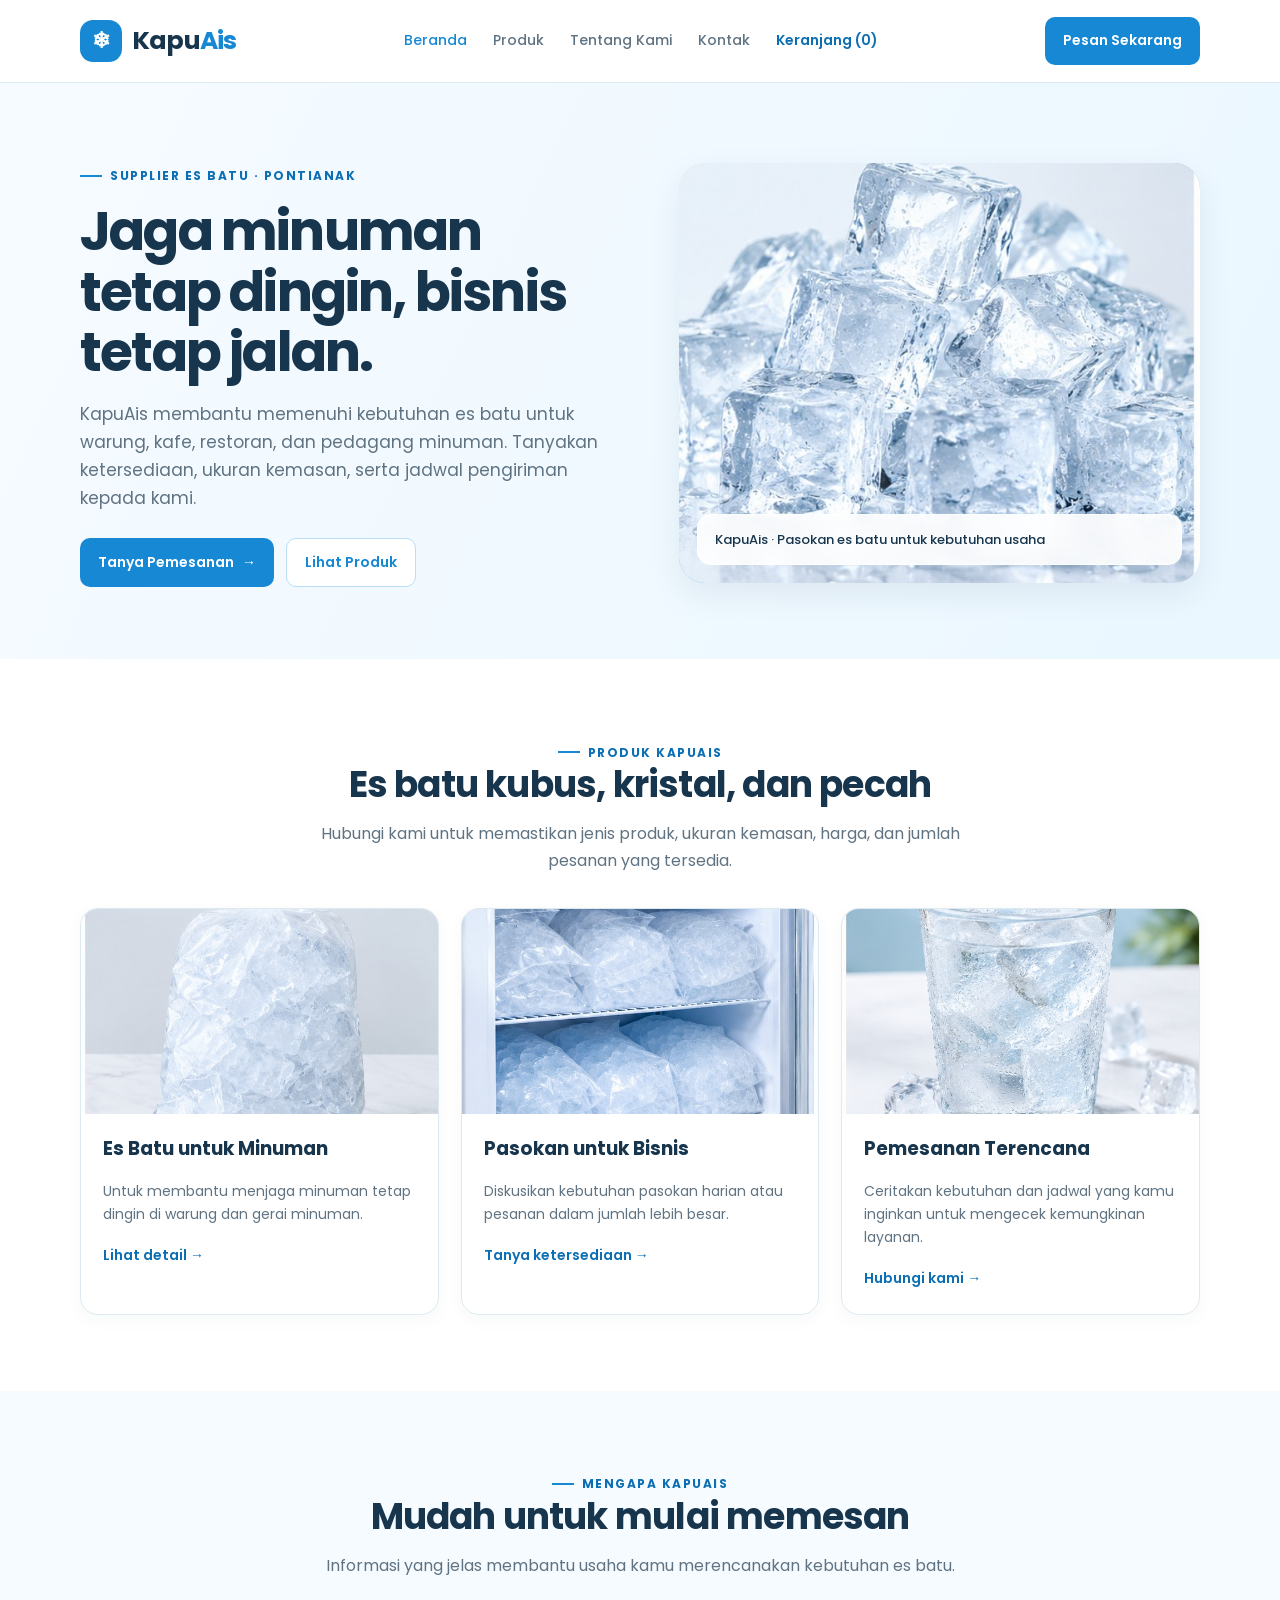
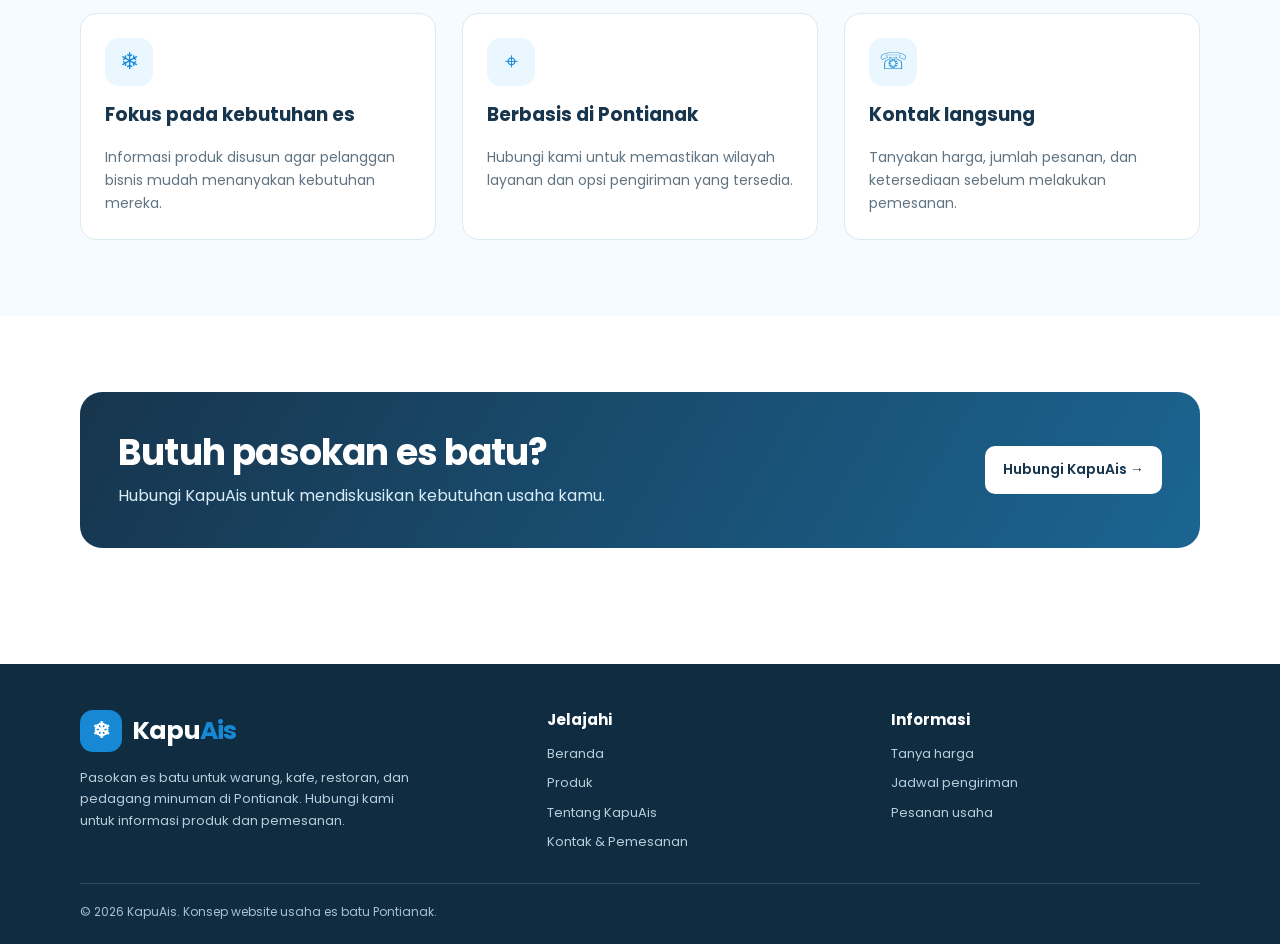
==== KapuAis-Website-Final/KAPUAIS/index.html @ b612d409 "WEBSITE KAPUAIS UPDATE" ====
<!DOCTYPE html>
<html lang="id">
<head>
  <meta charset="UTF-8">
  <meta name="viewport" content="width=device-width, initial-scale=1.0">
  <meta name="description" content="KapuAis, pasokan es batu untuk warung, kafe, restoran, dan pedagang minuman di Pontianak.">
  <meta name="theme-color" content="#1688d4">
  <title>Beranda | KapuAis</title>
  <link rel="preconnect" href="https://fonts.googleapis.com">
  <link rel="preconnect" href="https://fonts.gstatic.com" crossorigin>
  <link href="https://fonts.googleapis.com/css2?family=Poppins:wght@400;500;600;700&display=swap" rel="stylesheet">
  <link rel="stylesheet" href="style.css">
</head>
<body>
<header class="site-header">
  <div class="container nav-wrap">
    <a class="brand" href="index.html" aria-label="KapuAis beranda">
      <span class="brand-mark">❄</span>
      <span class="brand-name">Kapu<span>Ais</span></span>
    </a>
    <nav aria-label="Navigasi utama"><a href="index.html" class="active">Beranda</a>
<a href="store.html" class="">Produk</a>
<a href="about.html" class="">Tentang Kami</a>
<a href="contact.html" class="">Kontak</a><a href="cart.html" class="cart-nav">Keranjang (<span data-cart-count>0</span>)</a></nav>
    <a class="btn" href="contact.html">Pesan Sekarang</a>
  </div>
</header>
<main>

<section class="hero">
  <div class="container hero-grid">
    <div>
      <span class="eyebrow">Supplier es batu · Pontianak</span>
      <h1>Jaga minuman tetap dingin, bisnis tetap jalan.</h1>
      <p class="lead">KapuAis membantu memenuhi kebutuhan es batu untuk warung, kafe, restoran, dan pedagang minuman. Tanyakan ketersediaan, ukuran kemasan, serta jadwal pengiriman kepada kami.</p>
      <div class="button-row">
        <a class="btn" href="contact.html">Tanya Pemesanan <span aria-hidden="true">→</span></a>
        <a class="btn btn-outline" href="store.html">Lihat Produk</a>
      </div>
    </div>
    <div class="hero-photo">
      <img src="images/ice-cubes.jpg" alt="Es batu bening KapuAis">
      <div class="photo-note">KapuAis · Pasokan es batu untuk kebutuhan usaha</div>
    </div>
  </div>
</section>
<section class="section">
  <div class="container">
    <div class="section-head">
      <span class="eyebrow">Produk KapuAis</span>
      <h2>Es batu kubus, kristal, dan pecah</h2>
      <p>Hubungi kami untuk memastikan jenis produk, ukuran kemasan, harga, dan jumlah pesanan yang tersedia.</p>
    </div>
    <div class="cards">
      <article class="card">
        <div class="card-image"><img src="images/ice-bag.jpg" alt="Es batu dalam kemasan"></div>
        <div class="card-body"><h3>Es Batu untuk Minuman</h3><p>Untuk membantu menjaga minuman tetap dingin di warung dan gerai minuman.</p><a class="text-link" href="store.html">Lihat detail →</a></div>
      </article>
      <article class="card">
        <div class="card-image"><img src="images/ice-stock.jpg" alt="Persediaan es batu untuk usaha"></div>
        <div class="card-body"><h3>Pasokan untuk Bisnis</h3><p>Diskusikan kebutuhan pasokan harian atau pesanan dalam jumlah lebih besar.</p><a class="text-link" href="contact.html">Tanya ketersediaan →</a></div>
      </article>
      <article class="card">
        <div class="card-image"><img src="images/ice-glass.jpg" alt="Es batu untuk minuman dingin"></div>
        <div class="card-body"><h3>Pemesanan Terencana</h3><p>Ceritakan kebutuhan dan jadwal yang kamu inginkan untuk mengecek kemungkinan layanan.</p><a class="text-link" href="contact.html">Hubungi kami →</a></div>
      </article>
    </div>
  </div>
</section>
<section class="section section-soft">
  <div class="container">
    <div class="section-head"><span class="eyebrow">Mengapa KapuAis</span><h2>Mudah untuk mulai memesan</h2><p>Informasi yang jelas membantu usaha kamu merencanakan kebutuhan es batu.</p></div>
    <div class="features">
      <article class="feature"><div class="feature-icon">❄</div><h3>Fokus pada kebutuhan es</h3><p>Informasi produk disusun agar pelanggan bisnis mudah menanyakan kebutuhan mereka.</p></article>
      <article class="feature"><div class="feature-icon">⌖</div><h3>Berbasis di Pontianak</h3><p>Hubungi kami untuk memastikan wilayah layanan dan opsi pengiriman yang tersedia.</p></article>
      <article class="feature"><div class="feature-icon">☏</div><h3>Kontak langsung</h3><p>Tanyakan harga, jumlah pesanan, dan ketersediaan sebelum melakukan pemesanan.</p></article>
    </div>
  </div>
</section>
<section class="section">
  <div class="container"><div class="cta"><div><h2>Butuh pasokan es batu?</h2><p>Hubungi KapuAis untuk mendiskusikan kebutuhan usaha kamu.</p></div><a class="btn" href="contact.html">Hubungi KapuAis →</a></div></div>
</section>

</main>
<footer class="site-footer">
  <div class="container">
    <div class="footer-grid">
      <div>
        <a class="brand" href="index.html"><span class="brand-mark">❄</span><span class="brand-name">Kapu<span>Ais</span></span></a>
        <p>Pasokan es batu untuk warung, kafe, restoran, dan pedagang minuman di Pontianak. Hubungi kami untuk informasi produk dan pemesanan.</p>
      </div>
      <div>
        <h3>Jelajahi</h3>
        <div class="footer-links">
          <a href="index.html">Beranda</a><a href="store.html">Produk</a><a href="about.html">Tentang KapuAis</a><a href="contact.html">Kontak & Pemesanan</a>
        </div>
      </div>
      <div>
        <h3>Informasi</h3>
        <div class="footer-links">
          <a href="contact.html">Tanya harga</a><a href="contact.html">Jadwal pengiriman</a><a href="contact.html">Pesanan usaha</a>
        </div>
      </div>
    </div>
    <div class="copyright">© 2026 KapuAis. Konsep website usaha es batu Pontianak.</div>
  </div>
</footer>

<script src="shop.js"></script>
</body>
</html>
---- KapuAis-Website-Final/KAPUAIS/style.css ----
:root {
  --navy: #17354d;
  --blue: #1688d4;
  --blue-dark: #0d6fb3;
  --ice: #eaf7ff;
  --pale: #f6fbff;
  --text: #243746;
  --muted: #607382;
  --line: #dceaf2;
  --white: #ffffff;
  --shadow: 0 12px 32px rgba(23, 53, 77, .08);
}
* { box-sizing: border-box; }
html { scroll-behavior: smooth; }
body {
  margin: 0;
  color: var(--text);
  background: var(--white);
  font-family: 'Poppins', Arial, sans-serif;
  line-height: 1.65;
}
a { color: inherit; }
img { max-width: 100%; display: block; }
.container { width: min(1120px, calc(100% - 40px)); margin: 0 auto; }
.site-header {
  position: sticky; top: 0; z-index: 20;
  background: rgba(255,255,255,.96);
  border-bottom: 1px solid var(--line);
  backdrop-filter: blur(12px);
}
.nav-wrap {
  min-height: 82px; display: flex; align-items: center;
  justify-content: space-between; gap: 24px;
}
.brand { display: inline-flex; align-items: center; gap: 10px; text-decoration: none; }
.brand-mark {
  width: 42px; height: 42px; display: grid; place-items: center;
  border-radius: 13px; color: white; background: var(--blue);
  font-size: 22px; font-weight: 700;
}
.brand-name { color: var(--navy); font-size: 25px; font-weight: 700; letter-spacing: -.8px; }
.brand-name span { color: var(--blue); }
nav { display: flex; align-items: center; gap: 26px; }
nav a { color: var(--muted); text-decoration: none; font-size: 14px; font-weight: 500; }
nav a:hover, nav a.active { color: var(--blue); }
.btn {
  display: inline-flex; align-items: center; justify-content: center; gap: 8px;
  border: 0; border-radius: 10px; padding: 12px 18px;
  background: var(--blue); color: white; font: inherit; font-size: 14px;
  font-weight: 600; text-decoration: none; cursor: pointer; transition: .2s ease;
}
.btn:hover { background: var(--blue-dark); transform: translateY(-1px); }
.btn-outline { color: var(--blue); background: white; border: 1px solid #b9def5; }
.btn-outline:hover { color: white; }
.hero {
  background: linear-gradient(115deg, var(--pale) 0%, var(--ice) 100%);
  padding: 76px 0 72px; overflow: hidden;
}
.hero-grid { display: grid; grid-template-columns: 1.02fr .98fr; gap: 56px; align-items: center; }
.eyebrow {
  display: inline-flex; align-items: center; gap: 8px; color: var(--blue-dark);
  font-size: 12px; font-weight: 700; letter-spacing: 1.5px; text-transform: uppercase;
}
.eyebrow::before { content: ""; width: 22px; height: 2px; background: var(--blue); }
h1, h2, h3, p { margin-top: 0; }
h1 { color: var(--navy); font-size: clamp(36px, 4.2vw, 56px); line-height: 1.13; letter-spacing: -1.8px; margin: 16px 0; }
h2 { color: var(--navy); font-size: clamp(27px, 3vw, 36px); line-height: 1.25; letter-spacing: -.8px; margin-bottom: 14px; }
h3 { color: var(--navy); line-height: 1.35; }
.lead { color: var(--muted); font-size: 17px; max-width: 550px; margin-bottom: 26px; }
.button-row { display: flex; flex-wrap: wrap; gap: 12px; }
.hero-photo {
  position: relative; border-radius: 26px; min-height: 380px; overflow: hidden;
  background: linear-gradient(145deg, #d5f0ff, #72bce9 55%, #eaf7ff);
  box-shadow: var(--shadow);
}
.hero-photo img { width: 100%; height: 420px; object-fit: cover; }
.photo-note {
  position: absolute; bottom: 18px; left: 18px; right: 18px;
  padding: 14px 17px; border: 1px solid rgba(255,255,255,.65);
  border-radius: 14px; color: var(--navy); background: rgba(255,255,255,.9);
  backdrop-filter: blur(10px); font-size: 13px; font-weight: 500;
}
.section { padding: 76px 0; }
.section-soft { background: var(--pale); }
.section-head { max-width: 650px; margin: 0 auto 34px; text-align: center; }
.section-head p { color: var(--muted); margin-bottom: 0; }
.cards { display: grid; grid-template-columns: repeat(3, 1fr); gap: 22px; }
.card {
  border: 1px solid var(--line); border-radius: 18px; overflow: hidden;
  background: white; box-shadow: 0 5px 18px rgba(23,53,77,.035);
}
.card-image { height: 205px; overflow: hidden; background: var(--ice); }
.card-image img { width: 100%; height: 100%; object-fit: cover; transition: transform .3s ease; }
.card:hover .card-image img { transform: scale(1.04); }
.card-body { padding: 22px; }
.card-body p { color: var(--muted); font-size: 14px; margin-bottom: 16px; }
.text-link { color: var(--blue-dark); font-size: 14px; font-weight: 600; text-decoration: none; }
.features { display: grid; grid-template-columns: repeat(3, 1fr); gap: 26px; }
.feature { padding: 24px; border: 1px solid var(--line); border-radius: 16px; background: white; }
.feature-icon {
  width: 48px; height: 48px; display: grid; place-items: center;
  border-radius: 14px; background: var(--ice); color: var(--blue); font-size: 23px;
  margin-bottom: 16px;
}
.feature p { color: var(--muted); font-size: 14px; margin-bottom: 0; }
.cta {
  padding: 38px; display: flex; align-items: center; justify-content: space-between;
  gap: 28px; border-radius: 22px; color: white;
  background: linear-gradient(120deg, var(--navy), #1b6592);
}
.cta h2 { color: white; margin-bottom: 8px; }
.cta p { color: #d9edf9; margin-bottom: 0; }
.cta .btn { color: var(--navy); background: white; flex-shrink: 0; }
.page-hero { padding: 62px 0; background: var(--ice); text-align: center; }
.page-hero p { max-width: 650px; margin: 0 auto; color: var(--muted); }
.about-grid { display: grid; grid-template-columns: .9fr 1.1fr; align-items: center; gap: 44px; }
.about-visual {
  min-height: 330px; border-radius: 22px; padding: 32px;
  background: linear-gradient(145deg, var(--ice), #c6eaff);
  display: flex; flex-direction: column; justify-content: center; align-items: center; text-align: center;
}
.about-visual .big-brand { font-size: clamp(42px, 5vw, 65px); font-weight: 700; color: var(--navy); letter-spacing: -2px; }
.big-brand span { color: var(--blue); }
.about-visual p { color: var(--muted); max-width: 270px; }
.about-copy p { color: var(--muted); }
.info-strip { display: grid; grid-template-columns: repeat(3, 1fr); gap: 18px; margin-top: 32px; }
.info-box { padding: 22px; background: var(--pale); border-radius: 14px; }
.info-box strong { display: block; color: var(--navy); margin-bottom: 4px; }
.info-box span { color: var(--muted); font-size: 13px; }
.contact-grid { display: grid; grid-template-columns: .9fr 1.1fr; gap: 28px; align-items: start; }
.contact-panel, .form-panel { padding: 28px; border: 1px solid var(--line); border-radius: 18px; background: white; }
.contact-panel { background: var(--pale); }
.contact-item { margin: 22px 0; }
.contact-item strong { display: block; color: var(--navy); }
.contact-item span { color: var(--muted); font-size: 14px; }
label { display: block; margin: 15px 0 7px; color: var(--navy); font-size: 13px; font-weight: 600; }
input, select, textarea {
  width: 100%; padding: 12px 13px; border: 1px solid #cddde7; border-radius: 9px;
  color: var(--text); font: inherit; font-size: 14px; background: white;
}
textarea { min-height: 105px; resize: vertical; }
.form-help { color: var(--muted); font-size: 12px; margin: 12px 0 0; }
.site-footer { background: #102c40; color: #d4e5ef; padding: 46px 0 22px; margin-top: 40px; }
.footer-grid { display: grid; grid-template-columns: 1.4fr 1fr 1fr; gap: 34px; }
.site-footer .brand-name { color: white; }
.site-footer p { max-width: 330px; color: #b8cdd9; font-size: 13px; margin-top: 15px; }
.site-footer h3 { color: white; font-size: 15px; margin-bottom: 13px; }
.footer-links { display: grid; gap: 8px; }
.footer-links a { color: #b8cdd9; font-size: 13px; text-decoration: none; }
.footer-links a:hover { color: white; }
.copyright { border-top: 1px solid rgba(255,255,255,.14); padding-top: 18px; margin-top: 30px; color: #a9c0cf; font-size: 12px; }
@media (max-width: 800px) {
  .nav-wrap { padding: 14px 0; flex-wrap: wrap; }
  nav { order: 3; width: 100%; gap: 18px; flex-wrap: wrap; }
  .nav-wrap > .btn { margin-left: auto; }
  .hero { padding: 48px 0; }
  .hero-grid, .about-grid, .contact-grid { grid-template-columns: 1fr; gap: 28px; }
  .hero-photo, .hero-photo img { min-height: 270px; height: 300px; }
  .cards, .features { grid-template-columns: 1fr 1fr; }
  .cta { align-items: flex-start; flex-direction: column; padding: 28px; }
  .footer-grid { grid-template-columns: 1fr 1fr; }
}
@media (max-width: 540px) {
  .container { width: min(100% - 28px, 1120px); }
  .brand-name { font-size: 22px; }
  .nav-wrap > .btn { padding: 9px 12px; font-size: 12px; }
  nav { gap: 14px; }
  nav a { font-size: 12px; }
  .cards, .features, .info-strip, .footer-grid { grid-template-columns: 1fr; }
  .section { padding: 54px 0; }
  .card-image { height: 190px; }
  .contact-panel, .form-panel { padding: 21px; }
}

/* Katalog, keranjang, dan checkout KapuAis */
.cart-nav { color: var(--blue-dark) !important; font-weight: 600 !important; }
.catalog-toolbar { display: flex; justify-content: space-between; align-items: center; gap: 20px; margin-bottom: 22px; }
.catalog-toolbar strong { color: var(--navy); font-size: 18px; }
.catalog-toolbar p { margin: 3px 0 0; color: var(--muted); font-size: 13px; }
.product-placeholder { min-height: 205px; display: grid; place-items: center; padding: 18px; text-align: center; color: #47728c; background: linear-gradient(145deg, #eaf7ff, #d8effc); border-bottom: 1px dashed #b5d9ec; font-size: 13px; }
.product-placeholder::before { content: none; }
.product-image { display: block; width: 100%; height: 245px; object-fit: contain; background: #f7fbff; padding: 8px; border: 0; }
.product-card .card-body { height: auto; }
.small-placeholder { object-fit: contain; background: #f7fbff; padding: 4px; }
.product-card .card-body { display: flex; flex-direction: column; height: calc(100% - 205px); }
.product-tag { display: inline-block; color: var(--blue-dark); background: var(--ice); border-radius: 30px; padding: 4px 9px; font-size: 10px; font-weight: 700; align-self: flex-start; margin-bottom: 12px; }
.product-buy-row { display: flex; justify-content: space-between; align-items: center; gap: 12px; margin-top: auto; padding-top: 10px; }
.product-price { color: var(--navy); font-size: 16px; }
.product-price small { color: var(--muted); font-size: 11px; font-weight: 400; }
.product-buy-row .btn { padding: 10px 12px; font-size: 12px; white-space: nowrap; }
.cart-layout, .checkout-layout { display: grid; grid-template-columns: minmax(0, 1.6fr) minmax(260px, .8fr); gap: 28px; align-items: start; }
.cart-items { min-width: 0; }
.cart-item { display: flex; gap: 18px; align-items: center; padding: 18px 0; border-bottom: 1px solid var(--line); }
.small-placeholder { min-height: 100px; width: 105px; flex: 0 0 105px; border: 0; border-radius: 12px; font-size: 11px; }
.small-placeholder::before { font-size: 20px; }
.cart-item-info { flex: 1; min-width: 0; }
.cart-item-info h3 { margin-bottom: 5px; font-size: 16px; }
.cart-item-info p { color: var(--muted); font-size: 13px; margin-bottom: 9px; }
.line-total { color: var(--navy); white-space: nowrap; font-size: 14px; }
.quantity-control { display: flex; align-items: center; gap: 10px; flex-wrap: wrap; }
.quantity-control button { min-width: 30px; height: 30px; border: 1px solid var(--line); border-radius: 7px; background: white; color: var(--navy); cursor: pointer; font: inherit; }
.quantity-control .remove-item { border: 0; color: #b42318; font-size: 12px; }
.cart-summary { border: 1px solid var(--line); border-radius: 16px; padding: 24px; background: var(--pale); }
.cart-summary h2 { font-size: 22px; }
.summary-row { display: flex; justify-content: space-between; gap: 15px; padding: 10px 0; border-bottom: 1px solid var(--line); font-size: 13px; }
.summary-row strong { color: var(--navy); text-align: right; }
.summary-total { margin-top: 5px; font-size: 15px; }
.btn-full { width: 100%; margin-top: 14px; }
.continue-shopping { display: inline-block; margin-top: 18px; }
.empty-cart { text-align: center; border: 1px dashed #b9d8e9; border-radius: 18px; padding: 48px 20px; background: var(--pale); }
.empty-cart-icon { font-size: 40px; margin-bottom: 10px; }
.empty-cart h2 { font-size: 24px; }
.empty-cart p { color: var(--muted); }
.checkout-layout .form-panel { padding: 28px; }
.checkout-layout .form-panel .btn { margin-top: 18px; }
.checkout-summary { position: sticky; top: 105px; }
.payment-note { margin: 20px 0 16px; padding: 14px; border-radius: 10px; background: #fff8e6; color: #775b16; font-size: 12px; }
@media (max-width: 800px) { .cart-layout, .checkout-layout { grid-template-columns: 1fr; } .checkout-summary { position: static; } }
@media (max-width: 540px) { .catalog-toolbar { align-items: flex-start; flex-direction: column; } .cart-item { align-items: flex-start; flex-wrap: wrap; } .line-total { margin-left: auto; } .small-placeholder { width: 82px; flex-basis: 82px; min-height: 82px; } .product-buy-row { align-items: flex-start; flex-direction: column; } }

/* Area foto yang sengaja dikosongkan agar pemilik dapat menambahkan foto sendiri. */
.home-photo-placeholder,
.home-card-photo-placeholder {
  display: flex;
  align-items: center;
  justify-content: center;
  text-align: center;
  color: #39718f;
  background: linear-gradient(135deg, #eaf8ff, #d9f0ff);
  border: 0;
  padding: 8px;
  object-fit: contain;
  background: #f7fbff;
  min-height: 190px;
  border-radius: 14px;
}
.home-photo-placeholder { min-height: 320px; height: 100%; }
.home-card-photo-placeholder { min-height: 150px; border-radius: 0; }
.catalog-search-label { display: block; margin: 22px 0 7px; font-weight: 600; }
.catalog-search { display: block; width: 100%; max-width: 520px; padding: 12px 14px; border: 1px solid #cbdce8; border-radius: 10px; font: inherit; margin-bottom: 22px; }
.product-card[hidden] { display: none !important; }
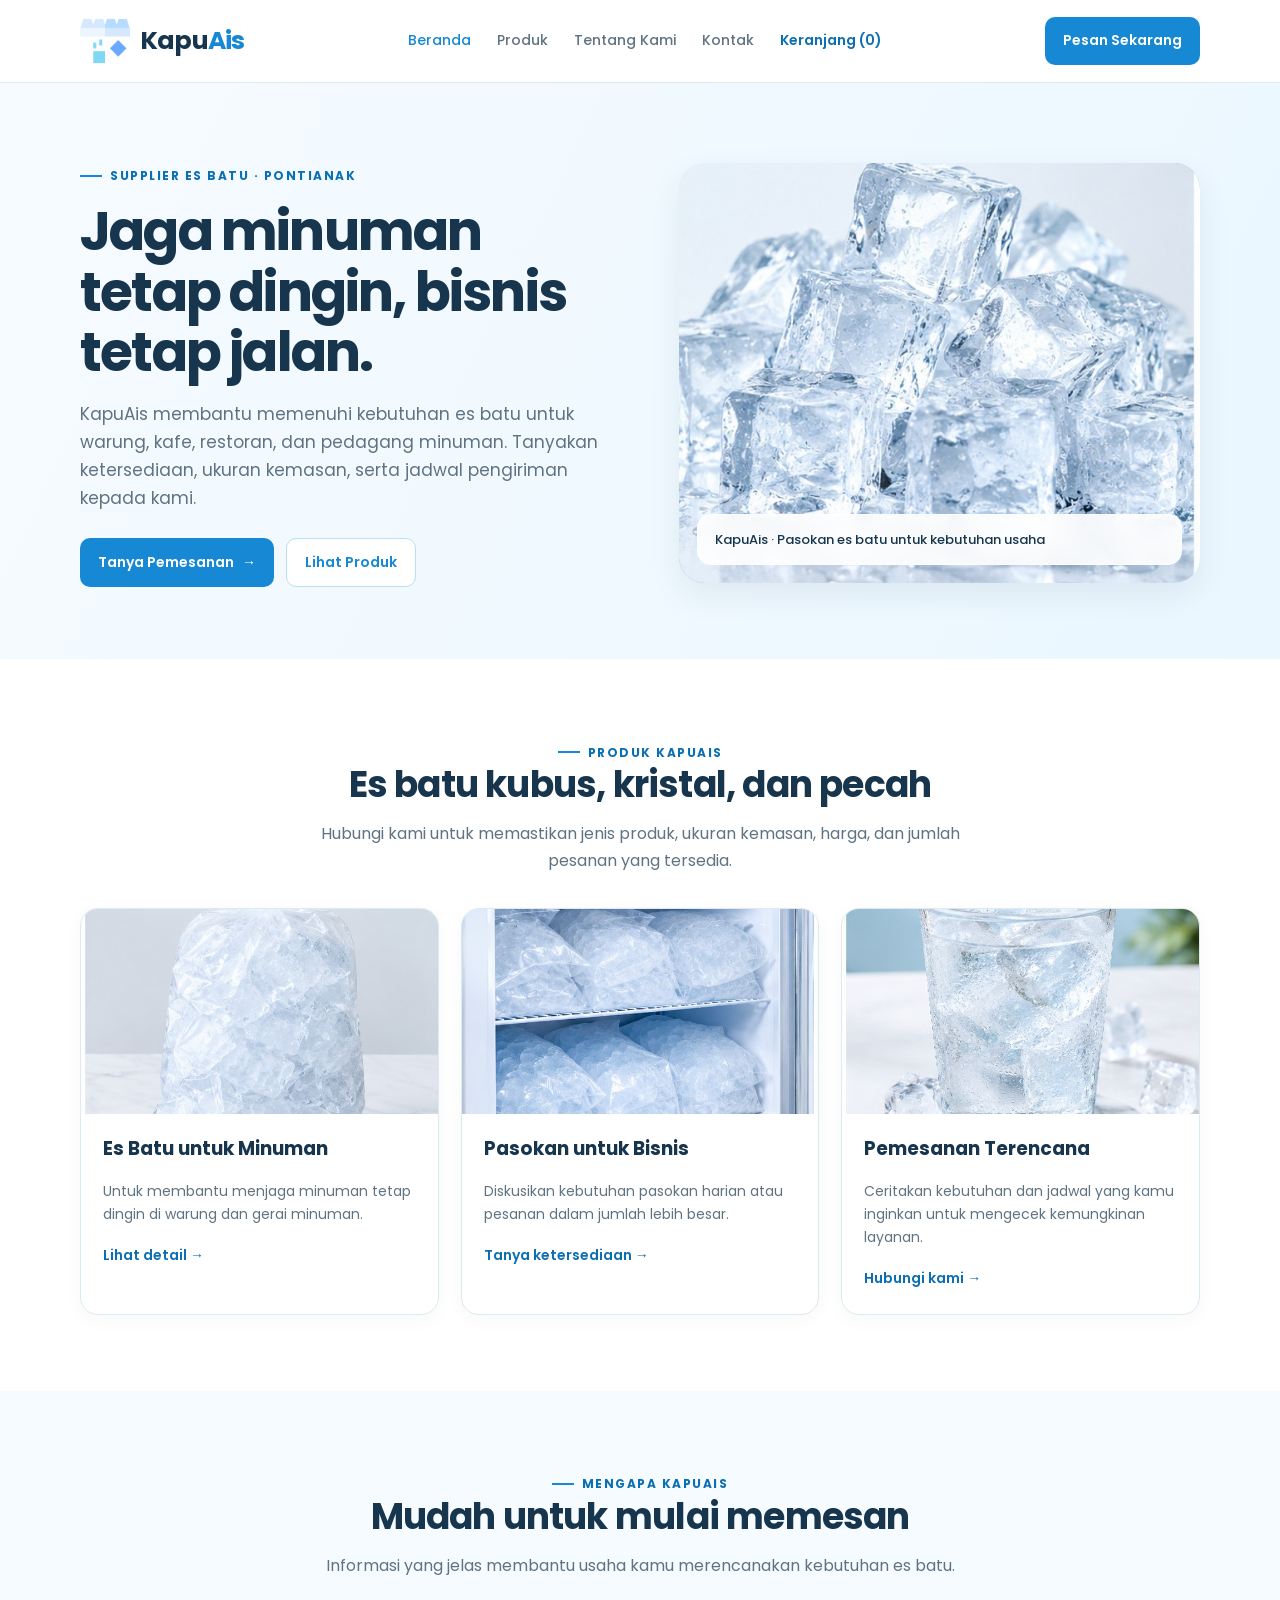
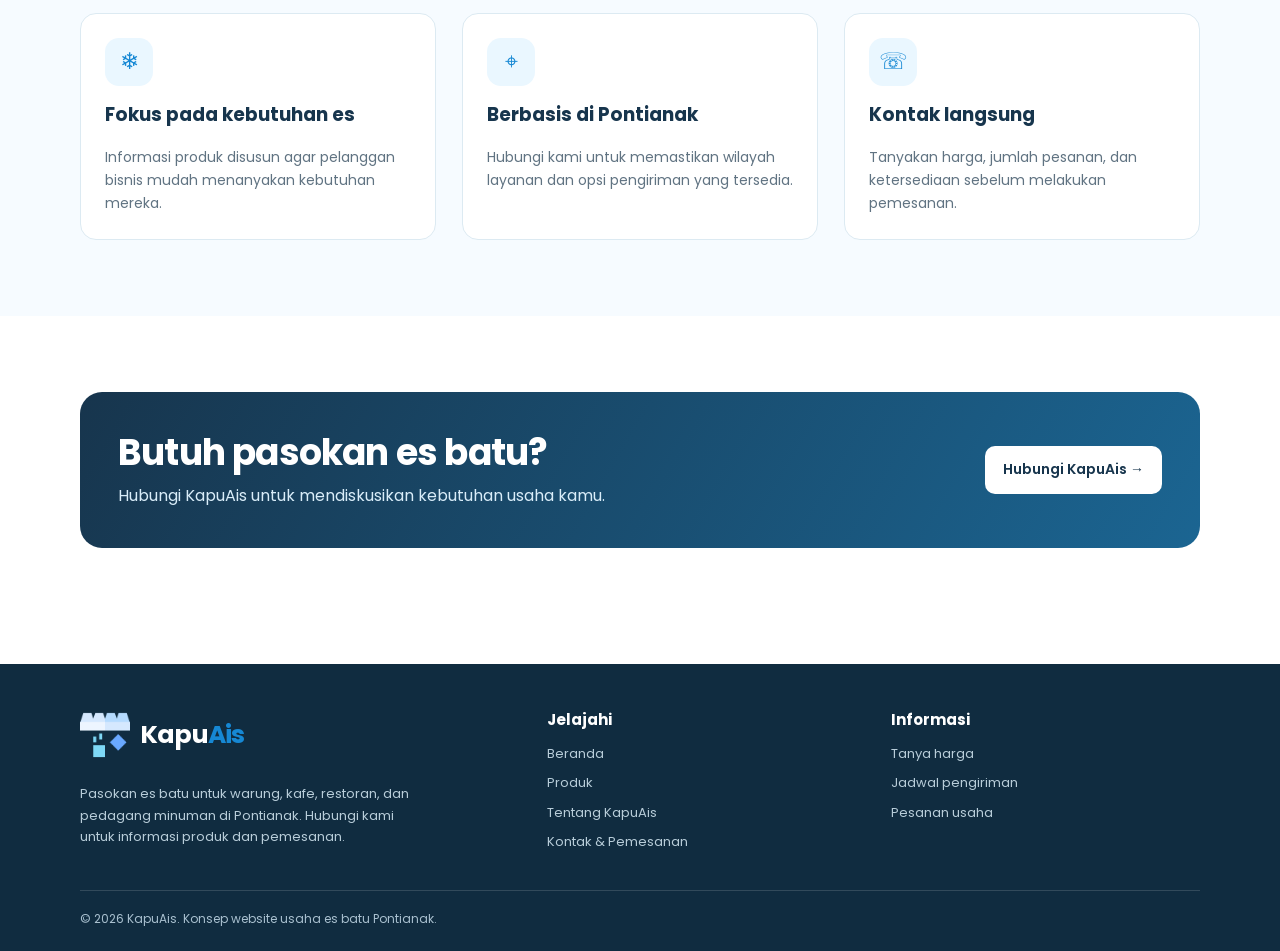
==== commit b176f469: "UPDATE WEBSITE KAPUAIS" ====
--- a/KapuAis-Website-Final/KAPUAIS/index.html
+++ b/KapuAis-Website-Final/KAPUAIS/index.html
@@ -15,7 +15,7 @@
 <header class="site-header">
   <div class="container nav-wrap">
     <a class="brand" href="index.html" aria-label="KapuAis beranda">
-      <span class="brand-mark">❄</span>
+    <img src="images/logokapuais.jpeg" alt="" width="50px">
       <span class="brand-name">Kapu<span>Ais</span></span>
     </a>
     <nav aria-label="Navigasi utama"><a href="index.html" class="active">Beranda</a>
@@ -86,7 +86,7 @@
   <div class="container">
     <div class="footer-grid">
       <div>
-        <a class="brand" href="index.html"><span class="brand-mark">❄</span><span class="brand-name">Kapu<span>Ais</span></span></a>
+        <a class="brand" href="index.html"><img src="images/logokapuais.jpeg" alt="" width="50px"><span class="brand-name">Kapu<span>Ais</span></span></a>
         <p>Pasokan es batu untuk warung, kafe, restoran, dan pedagang minuman di Pontianak. Hubungi kami untuk informasi produk dan pemesanan.</p>
       </div>
       <div>
